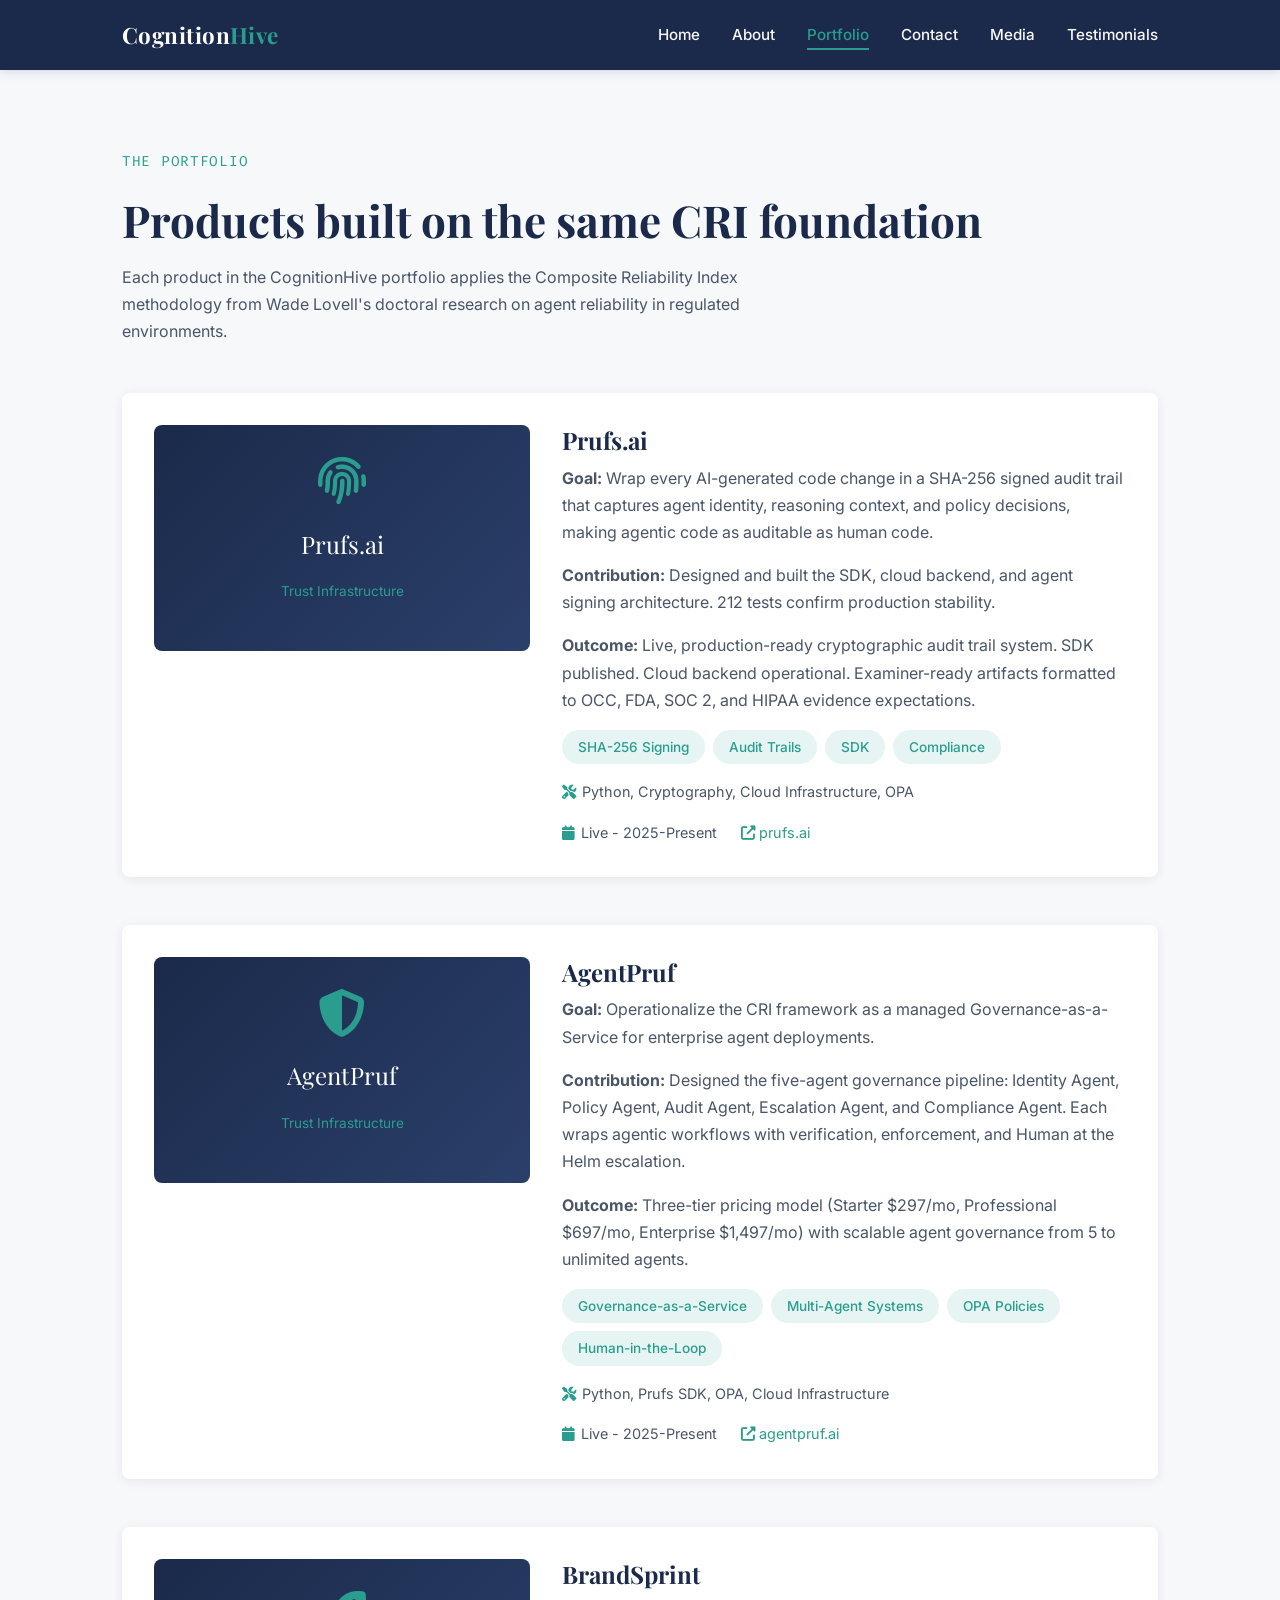
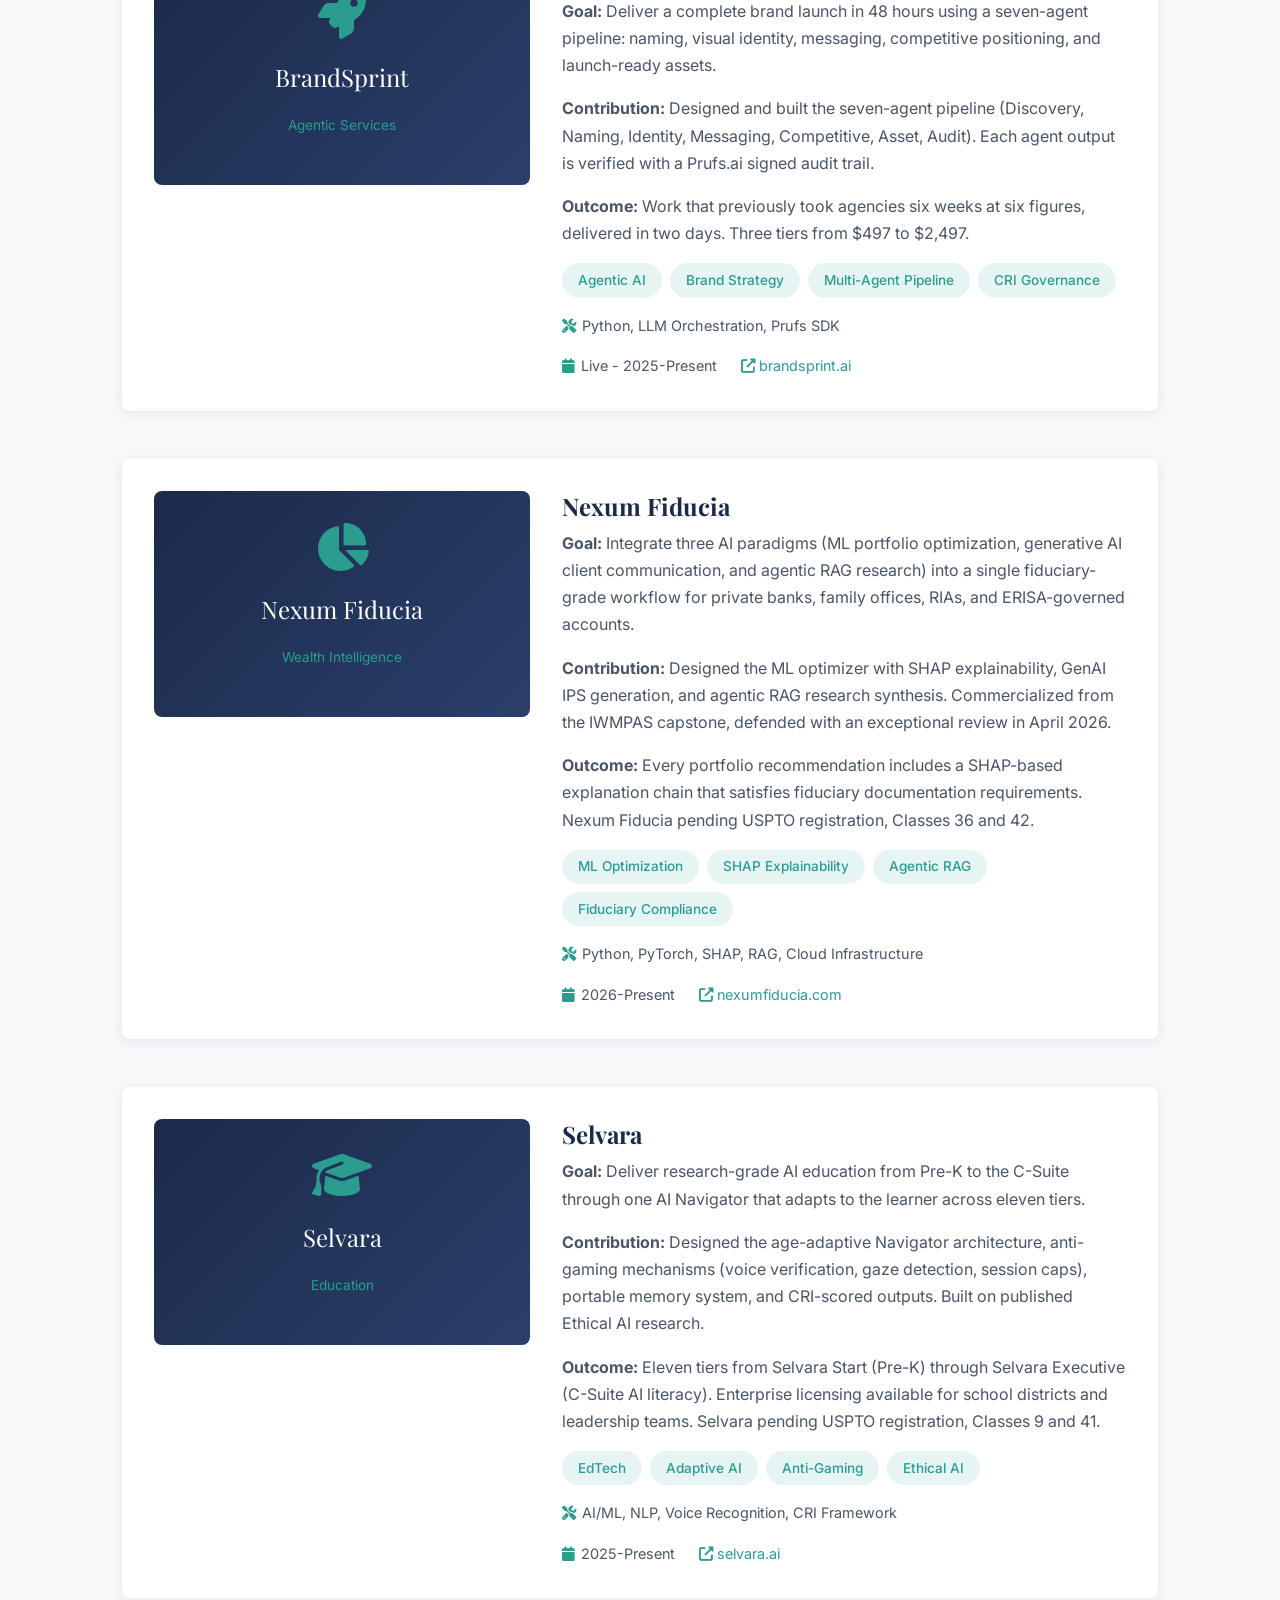
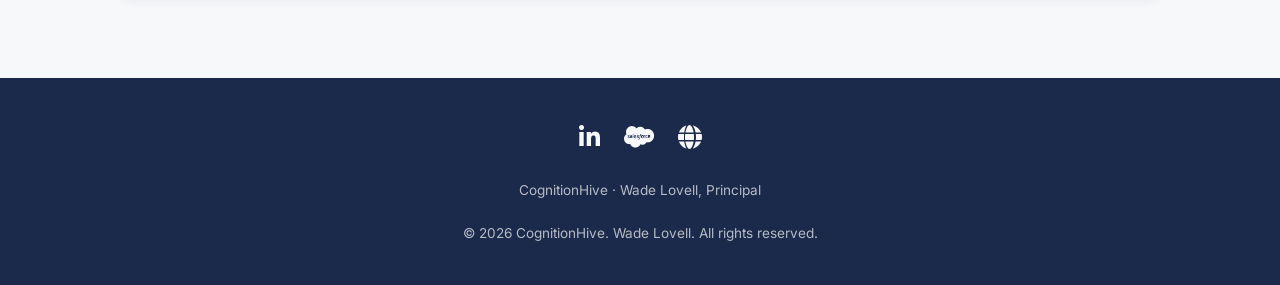
==== portfolio.html @ 5e2d9dfd "Initial portfolio website for DFND C2 submission" ====
<!DOCTYPE html>
<html lang="en">
<head>
  <meta charset="UTF-8">
  <meta name="viewport" content="width=device-width, initial-scale=1.0">
  <title>Portfolio | CognitionHive</title>
  <link rel="preconnect" href="https://fonts.googleapis.com">
  <link rel="preconnect" href="https://fonts.gstatic.com" crossorigin>
  <link href="https://fonts.googleapis.com/css2?family=Playfair+Display:wght@400;700&family=Inter:wght@400;500;600;700&family=Fira+Code:wght@400;500&display=swap" rel="stylesheet">
  <link rel="stylesheet" href="https://cdnjs.cloudflare.com/ajax/libs/font-awesome/6.5.1/css/all.min.css">
  <link rel="stylesheet" href="style.css">
</head>
<body>

  <!-- Header / Navbar -->
  <header>
    <div class="container">
      <a href="index.html" class="logo">Cognition<span>Hive</span></a>
      <button class="nav-toggle" aria-label="Toggle navigation" onclick="document.querySelector('nav ul').classList.toggle('active')">
        <span></span><span></span><span></span>
      </button>
      <nav>
        <ul>
          <li><a href="index.html">Home</a></li>
          <li><a href="about.html">About</a></li>
          <li><a href="portfolio.html" class="active">Portfolio</a></li>
          <li><a href="contact.html">Contact</a></li>
          <li><a href="media.html">Media</a></li>
          <li><a href="testimonials.html">Testimonials</a></li>
        </ul>
      </nav>
    </div>
  </header>

  <main>
    <section class="section">
      <div class="container">
        <p class="accent-text">The Portfolio</p>
        <h1>Products built on the same CRI foundation</h1>
        <p style="max-width: 700px; margin-bottom: 3rem;">
          Each product in the CognitionHive portfolio applies the Composite Reliability Index
          methodology from Wade Lovell's doctoral research on agent reliability in regulated environments.
        </p>

        <div class="projects-grid">

          <!-- Prufs.ai -->
          <div class="card project-card">
            <div style="display: flex; align-items: center; justify-content: center; background: linear-gradient(135deg, #1B2A4A, #2A3F6A); border-radius: 8px; min-height: 200px; padding: 2rem;">
              <div style="text-align: center; color: #FFFFFF;">
                <i class="fas fa-fingerprint" style="font-size: 3rem; color: #2A9D8F;"></i>
                <p style="margin-top: 1rem; font-family: 'Playfair Display', serif; font-size: 1.5rem;">Prufs.ai</p>
                <p style="font-size: 0.85rem; color: #2A9D8F;">Trust Infrastructure</p>
              </div>
            </div>
            <div>
              <h3>Prufs.ai</h3>
              <p><strong>Goal:</strong> Wrap every AI-generated code change in a SHA-256 signed audit trail that captures agent identity, reasoning context, and policy decisions, making agentic code as auditable as human code.</p>
              <p><strong>Contribution:</strong> Designed and built the SDK, cloud backend, and agent signing architecture. 212 tests confirm production stability.</p>
              <p><strong>Outcome:</strong> Live, production-ready cryptographic audit trail system. SDK published. Cloud backend operational. Examiner-ready artifacts formatted to OCC, FDA, SOC 2, and HIPAA evidence expectations.</p>
              <div class="project-tags">
                <span class="skill-tag">SHA-256 Signing</span>
                <span class="skill-tag">Audit Trails</span>
                <span class="skill-tag">SDK</span>
                <span class="skill-tag">Compliance</span>
              </div>
              <div class="project-meta">
                <span><i class="fas fa-tools" style="color: #2A9D8F;"></i> Python, Cryptography, Cloud Infrastructure, OPA</span>
              </div>
              <div class="project-meta">
                <span><i class="fas fa-calendar" style="color: #2A9D8F;"></i> Live - 2025-Present</span>
                <span><a href="https://prufs.ai"><i class="fas fa-external-link-alt"></i> prufs.ai</a></span>
              </div>
            </div>
          </div>

          <!-- AgentPruf -->
          <div class="card project-card">
            <div style="display: flex; align-items: center; justify-content: center; background: linear-gradient(135deg, #1B2A4A, #2A3F6A); border-radius: 8px; min-height: 200px; padding: 2rem;">
              <div style="text-align: center; color: #FFFFFF;">
                <i class="fas fa-shield-alt" style="font-size: 3rem; color: #2A9D8F;"></i>
                <p style="margin-top: 1rem; font-family: 'Playfair Display', serif; font-size: 1.5rem;">AgentPruf</p>
                <p style="font-size: 0.85rem; color: #2A9D8F;">Trust Infrastructure</p>
              </div>
            </div>
            <div>
              <h3>AgentPruf</h3>
              <p><strong>Goal:</strong> Operationalize the CRI framework as a managed Governance-as-a-Service for enterprise agent deployments.</p>
              <p><strong>Contribution:</strong> Designed the five-agent governance pipeline: Identity Agent, Policy Agent, Audit Agent, Escalation Agent, and Compliance Agent. Each wraps agentic workflows with verification, enforcement, and Human at the Helm escalation.</p>
              <p><strong>Outcome:</strong> Three-tier pricing model (Starter $297/mo, Professional $697/mo, Enterprise $1,497/mo) with scalable agent governance from 5 to unlimited agents.</p>
              <div class="project-tags">
                <span class="skill-tag">Governance-as-a-Service</span>
                <span class="skill-tag">Multi-Agent Systems</span>
                <span class="skill-tag">OPA Policies</span>
                <span class="skill-tag">Human-in-the-Loop</span>
              </div>
              <div class="project-meta">
                <span><i class="fas fa-tools" style="color: #2A9D8F;"></i> Python, Prufs SDK, OPA, Cloud Infrastructure</span>
              </div>
              <div class="project-meta">
                <span><i class="fas fa-calendar" style="color: #2A9D8F;"></i> Live - 2025-Present</span>
                <span><a href="https://agentpruf.ai"><i class="fas fa-external-link-alt"></i> agentpruf.ai</a></span>
              </div>
            </div>
          </div>

          <!-- BrandSprint -->
          <div class="card project-card">
            <div style="display: flex; align-items: center; justify-content: center; background: linear-gradient(135deg, #1B2A4A, #2A3F6A); border-radius: 8px; min-height: 200px; padding: 2rem;">
              <div style="text-align: center; color: #FFFFFF;">
                <i class="fas fa-rocket" style="font-size: 3rem; color: #2A9D8F;"></i>
                <p style="margin-top: 1rem; font-family: 'Playfair Display', serif; font-size: 1.5rem;">BrandSprint</p>
                <p style="font-size: 0.85rem; color: #2A9D8F;">Agentic Services</p>
              </div>
            </div>
            <div>
              <h3>BrandSprint</h3>
              <p><strong>Goal:</strong> Deliver a complete brand launch in 48 hours using a seven-agent pipeline: naming, visual identity, messaging, competitive positioning, and launch-ready assets.</p>
              <p><strong>Contribution:</strong> Designed and built the seven-agent pipeline (Discovery, Naming, Identity, Messaging, Competitive, Asset, Audit). Each agent output is verified with a Prufs.ai signed audit trail.</p>
              <p><strong>Outcome:</strong> Work that previously took agencies six weeks at six figures, delivered in two days. Three tiers from $497 to $2,497.</p>
              <div class="project-tags">
                <span class="skill-tag">Agentic AI</span>
                <span class="skill-tag">Brand Strategy</span>
                <span class="skill-tag">Multi-Agent Pipeline</span>
                <span class="skill-tag">CRI Governance</span>
              </div>
              <div class="project-meta">
                <span><i class="fas fa-tools" style="color: #2A9D8F;"></i> Python, LLM Orchestration, Prufs SDK</span>
              </div>
              <div class="project-meta">
                <span><i class="fas fa-calendar" style="color: #2A9D8F;"></i> Live - 2025-Present</span>
                <span><a href="https://brandsprint.ai"><i class="fas fa-external-link-alt"></i> brandsprint.ai</a></span>
              </div>
            </div>
          </div>

          <!-- Nexum Fiducia -->
          <div class="card project-card">
            <div style="display: flex; align-items: center; justify-content: center; background: linear-gradient(135deg, #1B2A4A, #2A3F6A); border-radius: 8px; min-height: 200px; padding: 2rem;">
              <div style="text-align: center; color: #FFFFFF;">
                <i class="fas fa-chart-pie" style="font-size: 3rem; color: #2A9D8F;"></i>
                <p style="margin-top: 1rem; font-family: 'Playfair Display', serif; font-size: 1.5rem;">Nexum Fiducia</p>
                <p style="font-size: 0.85rem; color: #2A9D8F;">Wealth Intelligence</p>
              </div>
            </div>
            <div>
              <h3>Nexum Fiducia</h3>
              <p><strong>Goal:</strong> Integrate three AI paradigms (ML portfolio optimization, generative AI client communication, and agentic RAG research) into a single fiduciary-grade workflow for private banks, family offices, RIAs, and ERISA-governed accounts.</p>
              <p><strong>Contribution:</strong> Designed the ML optimizer with SHAP explainability, GenAI IPS generation, and agentic RAG research synthesis. Commercialized from the IWMPAS capstone, defended with an exceptional review in April 2026.</p>
              <p><strong>Outcome:</strong> Every portfolio recommendation includes a SHAP-based explanation chain that satisfies fiduciary documentation requirements. Nexum Fiducia pending USPTO registration, Classes 36 and 42.</p>
              <div class="project-tags">
                <span class="skill-tag">ML Optimization</span>
                <span class="skill-tag">SHAP Explainability</span>
                <span class="skill-tag">Agentic RAG</span>
                <span class="skill-tag">Fiduciary Compliance</span>
              </div>
              <div class="project-meta">
                <span><i class="fas fa-tools" style="color: #2A9D8F;"></i> Python, PyTorch, SHAP, RAG, Cloud Infrastructure</span>
              </div>
              <div class="project-meta">
                <span><i class="fas fa-calendar" style="color: #2A9D8F;"></i> 2026-Present</span>
                <span><a href="https://nexumfiducia.com"><i class="fas fa-external-link-alt"></i> nexumfiducia.com</a></span>
              </div>
            </div>
          </div>

          <!-- Selvara -->
          <div class="card project-card">
            <div style="display: flex; align-items: center; justify-content: center; background: linear-gradient(135deg, #1B2A4A, #2A3F6A); border-radius: 8px; min-height: 200px; padding: 2rem;">
              <div style="text-align: center; color: #FFFFFF;">
                <i class="fas fa-graduation-cap" style="font-size: 3rem; color: #2A9D8F;"></i>
                <p style="margin-top: 1rem; font-family: 'Playfair Display', serif; font-size: 1.5rem;">Selvara</p>
                <p style="font-size: 0.85rem; color: #2A9D8F;">Education</p>
              </div>
            </div>
            <div>
              <h3>Selvara</h3>
              <p><strong>Goal:</strong> Deliver research-grade AI education from Pre-K to the C-Suite through one AI Navigator that adapts to the learner across eleven tiers.</p>
              <p><strong>Contribution:</strong> Designed the age-adaptive Navigator architecture, anti-gaming mechanisms (voice verification, gaze detection, session caps), portable memory system, and CRI-scored outputs. Built on published Ethical AI research.</p>
              <p><strong>Outcome:</strong> Eleven tiers from Selvara Start (Pre-K) through Selvara Executive (C-Suite AI literacy). Enterprise licensing available for school districts and leadership teams. Selvara pending USPTO registration, Classes 9 and 41.</p>
              <div class="project-tags">
                <span class="skill-tag">EdTech</span>
                <span class="skill-tag">Adaptive AI</span>
                <span class="skill-tag">Anti-Gaming</span>
                <span class="skill-tag">Ethical AI</span>
              </div>
              <div class="project-meta">
                <span><i class="fas fa-tools" style="color: #2A9D8F;"></i> AI/ML, NLP, Voice Recognition, CRI Framework</span>
              </div>
              <div class="project-meta">
                <span><i class="fas fa-calendar" style="color: #2A9D8F;"></i> 2025-Present</span>
                <span><a href="https://selvara.ai"><i class="fas fa-external-link-alt"></i> selvara.ai</a></span>
              </div>
            </div>
          </div>

        </div>
      </div>
    </section>
  </main>

  <!-- Footer -->
  <footer>
    <div class="container">
      <div class="social-links">
        <a href="https://www.linkedin.com/in/wadelovell" title="LinkedIn" aria-label="LinkedIn"><i class="fab fa-linkedin-in"></i></a>
        <a href="https://www.salesforce.com/trailblazer/wlovell1" title="Salesforce Trailblazer" aria-label="Salesforce Trailblazer"><i class="fab fa-salesforce"></i></a>
        <a href="https://cognitionhive.com" title="CognitionHive" aria-label="CognitionHive"><i class="fas fa-globe"></i></a>
      </div>
      <p>CognitionHive · Wade Lovell, Principal</p>
      <p>&copy; 2026 CognitionHive. Wade Lovell. All rights reserved.</p>
    </div>
  </footer>

</body>
</html>
---- style.css ----
/* ============================================================
   Wade Lovell | AI & Data Science Portfolio
   Brand Bible:
     Fonts (3): "Playfair Display" (headings), "Inter" (body), "Fira Code" (code/accents)
     Colors (5):
       --navy:    #1B2A4A   (primary / headers / nav)
       --teal:    #2A9D8F   (accents / CTA / links)
       --slate:   #4A5568   (body text)
       --light:   #F7F8FA   (backgrounds)
       --white:   #FFFFFF   (cards / contrast)
   ============================================================ */

/* --- Reset & Base --- */
*, *::before, *::after {
  margin: 0;
  padding: 0;
  box-sizing: border-box;
}

html {
  scroll-behavior: smooth;
  font-size: 16px;
}

body {
  font-family: 'Inter', sans-serif;
  color: #4A5568;
  background-color: #F7F8FA;
  line-height: 1.7;
  min-height: 100vh;
  display: flex;
  flex-direction: column;
}

main {
  flex: 1;
}

img {
  max-width: 100%;
  height: auto;
  display: block;
}

a {
  color: #2A9D8F;
  text-decoration: none;
  transition: color 0.3s ease;
}

a:hover {
  color: #1B2A4A;
}

/* --- Typography --- */
h1, h2, h3, h4 {
  font-family: 'Playfair Display', serif;
  color: #1B2A4A;
  line-height: 1.3;
}

h1 { font-size: 2.75rem; margin-bottom: 1rem; }
h2 { font-size: 2rem; margin-bottom: 0.75rem; }
h3 { font-size: 1.5rem; margin-bottom: 0.5rem; }
h4 { font-size: 1.25rem; margin-bottom: 0.5rem; }

p {
  margin-bottom: 1rem;
}

.accent-text {
  font-family: 'Fira Code', monospace;
  color: #2A9D8F;
  font-size: 0.9rem;
  letter-spacing: 0.05em;
  text-transform: uppercase;
}

/* --- Layout --- */
.container {
  max-width: 1100px;
  margin: 0 auto;
  padding: 0 2rem;
}

.section {
  padding: 5rem 0;
}

.section-alt {
  background-color: #FFFFFF;
}

/* --- Header / Navbar --- */
header {
  background-color: #1B2A4A;
  padding: 1rem 0;
  position: sticky;
  top: 0;
  z-index: 1000;
  box-shadow: 0 2px 10px rgba(27, 42, 74, 0.15);
}

header .container {
  display: flex;
  justify-content: space-between;
  align-items: center;
}

.logo {
  font-family: 'Playfair Display', serif;
  color: #FFFFFF;
  font-size: 1.4rem;
  font-weight: 700;
  letter-spacing: 0.02em;
}

.logo span {
  color: #2A9D8F;
}

nav ul {
  list-style: none;
  display: flex;
  gap: 2rem;
}

nav ul li a {
  color: #F7F8FA;
  font-size: 0.95rem;
  font-weight: 500;
  padding: 0.25rem 0;
  position: relative;
  transition: color 0.3s ease;
}

nav ul li a::after {
  content: '';
  position: absolute;
  bottom: -2px;
  left: 0;
  width: 0;
  height: 2px;
  background-color: #2A9D8F;
  transition: width 0.3s ease;
}

nav ul li a:hover,
nav ul li a.active {
  color: #2A9D8F;
}

nav ul li a:hover::after,
nav ul li a.active::after {
  width: 100%;
}

/* Mobile Nav Toggle */
.nav-toggle {
  display: none;
  background: none;
  border: none;
  cursor: pointer;
  padding: 0.5rem;
}

.nav-toggle span {
  display: block;
  width: 25px;
  height: 2px;
  background-color: #F7F8FA;
  margin: 5px 0;
  transition: all 0.3s ease;
}

/* --- Footer --- */
footer {
  background-color: #1B2A4A;
  color: #F7F8FA;
  padding: 2.5rem 0;
}

footer .container {
  display: flex;
  flex-direction: column;
  align-items: center;
  gap: 1.25rem;
}

.social-links {
  display: flex;
  gap: 1.5rem;
  align-items: center;
}

.social-links a {
  color: #F7F8FA;
  font-size: 1.5rem;
  transition: color 0.3s ease, transform 0.3s ease;
}

.social-links a:hover {
  color: #2A9D8F;
  transform: translateY(-2px);
}

.social-links img {
  width: 28px;
  height: 28px;
  filter: brightness(0) invert(1);
  transition: filter 0.3s ease;
}

.social-links a:hover img {
  filter: brightness(0) invert(0.6) sepia(1) saturate(5) hue-rotate(140deg);
}

footer p {
  font-size: 0.85rem;
  opacity: 0.7;
  margin-bottom: 0;
}

/* --- Hero Section (Landing Page) --- */
.hero {
  background: linear-gradient(135deg, #1B2A4A 0%, #2A3F6A 100%);
  color: #FFFFFF;
  padding: 8rem 0 6rem;
  text-align: center;
}

.hero h1 {
  color: #FFFFFF;
  font-size: 3.25rem;
  margin-bottom: 0.5rem;
}

.hero .subtitle {
  font-family: 'Fira Code', monospace;
  color: #2A9D8F;
  font-size: 1.1rem;
  letter-spacing: 0.08em;
  margin-bottom: 1.5rem;
}

.hero p {
  font-size: 1.15rem;
  max-width: 650px;
  margin: 0 auto 2.5rem;
  opacity: 0.9;
  line-height: 1.8;
}

.btn {
  display: inline-block;
  padding: 0.9rem 2.5rem;
  border-radius: 4px;
  font-weight: 600;
  font-size: 1rem;
  transition: all 0.3s ease;
  cursor: pointer;
  border: none;
}

.btn-primary {
  background-color: #2A9D8F;
  color: #FFFFFF;
}

.btn-primary:hover {
  background-color: #238377;
  color: #FFFFFF;
  transform: translateY(-2px);
  box-shadow: 0 4px 15px rgba(42, 157, 143, 0.3);
}

.btn-outline {
  border: 2px solid #2A9D8F;
  color: #2A9D8F;
  background: transparent;
}

.btn-outline:hover {
  background-color: #2A9D8F;
  color: #FFFFFF;
}

/* --- Cards --- */
.card {
  background: #FFFFFF;
  border-radius: 8px;
  padding: 2rem;
  box-shadow: 0 2px 12px rgba(27, 42, 74, 0.08);
  transition: transform 0.3s ease, box-shadow 0.3s ease;
}

.card:hover {
  transform: translateY(-4px);
  box-shadow: 0 8px 25px rgba(27, 42, 74, 0.12);
}

/* --- About Page --- */
.about-grid {
  display: grid;
  grid-template-columns: 1fr 2fr;
  gap: 3rem;
  align-items: start;
}

.profile-image {
  width: 100%;
  max-width: 300px;
  border-radius: 8px;
  box-shadow: 0 4px 15px rgba(27, 42, 74, 0.1);
}

.skills-list {
  display: flex;
  flex-wrap: wrap;
  gap: 0.5rem;
  margin-top: 1rem;
}

.skill-tag {
  background-color: #E6F5F3;
  color: #2A9D8F;
  padding: 0.35rem 1rem;
  border-radius: 20px;
  font-size: 0.85rem;
  font-weight: 500;
}

.resume-link {
  display: inline-flex;
  align-items: center;
  gap: 0.5rem;
  margin-top: 1.5rem;
  font-weight: 600;
}

/* --- Portfolio Page --- */
.projects-grid {
  display: grid;
  grid-template-columns: 1fr;
  gap: 3rem;
}

.project-card {
  display: grid;
  grid-template-columns: 2fr 3fr;
  gap: 2rem;
  align-items: start;
}

.project-image {
  width: 100%;
  border-radius: 8px;
  box-shadow: 0 2px 10px rgba(27, 42, 74, 0.1);
  background-color: #E2E8F0;
  min-height: 200px;
  object-fit: cover;
}

.project-meta {
  display: flex;
  flex-wrap: wrap;
  gap: 1.5rem;
  margin-top: 1rem;
  font-size: 0.9rem;
}

.project-meta span {
  display: flex;
  align-items: center;
  gap: 0.35rem;
}

.project-tags {
  display: flex;
  flex-wrap: wrap;
  gap: 0.5rem;
  margin-top: 1rem;
}

/* --- Contact Page --- */
.contact-grid {
  display: grid;
  grid-template-columns: 1fr 1fr;
  gap: 3rem;
}

.contact-form {
  display: flex;
  flex-direction: column;
  gap: 1.25rem;
}

.form-group label {
  display: block;
  font-weight: 600;
  color: #1B2A4A;
  margin-bottom: 0.4rem;
  font-size: 0.95rem;
}

.form-group input,
.form-group textarea {
  width: 100%;
  padding: 0.75rem 1rem;
  border: 1px solid #D1D5DB;
  border-radius: 4px;
  font-family: 'Inter', sans-serif;
  font-size: 1rem;
  color: #4A5568;
  transition: border-color 0.3s ease;
  background-color: #FFFFFF;
}

.form-group input:focus,
.form-group textarea:focus {
  outline: none;
  border-color: #2A9D8F;
  box-shadow: 0 0 0 3px rgba(42, 157, 143, 0.1);
}

.form-group textarea {
  resize: vertical;
  min-height: 150px;
}

.contact-info-card {
  padding: 2rem;
}

.contact-info-card h3 {
  margin-bottom: 1.5rem;
}

.contact-detail {
  display: flex;
  align-items: flex-start;
  gap: 1rem;
  margin-bottom: 1.5rem;
}

.contact-detail .icon {
  font-size: 1.25rem;
  color: #2A9D8F;
  min-width: 24px;
  text-align: center;
  margin-top: 2px;
}

/* --- Testimonials Page --- */
.testimonials-grid {
  display: grid;
  grid-template-columns: repeat(auto-fit, minmax(320px, 1fr));
  gap: 2rem;
}

.testimonial-card {
  text-align: center;
  padding: 2.5rem 2rem;
}

.testimonial-avatar {
  width: 80px;
  height: 80px;
  border-radius: 50%;
  object-fit: cover;
  margin: 0 auto 1rem;
  background-color: #E2E8F0;
}

.testimonial-text {
  font-style: italic;
  font-size: 1.05rem;
  line-height: 1.8;
  margin-bottom: 1.25rem;
  color: #4A5568;
}

.testimonial-author {
  font-weight: 700;
  color: #1B2A4A;
}

.testimonial-role {
  font-size: 0.85rem;
  color: #718096;
}

.stars {
  color: #F6AD55;
  font-size: 1.1rem;
  margin-top: 0.75rem;
  letter-spacing: 0.15em;
}

/* --- Media Page --- */
.blog-grid {
  display: grid;
  grid-template-columns: 1fr;
  gap: 2rem;
}

.blog-card {
  display: grid;
  grid-template-columns: 1fr 3fr;
  gap: 1.5rem;
  align-items: start;
}

.blog-date {
  font-family: 'Fira Code', monospace;
  color: #2A9D8F;
  font-size: 0.85rem;
}

.publications-list {
  margin-top: 2rem;
}

.publication-item {
  padding: 1.5rem 0;
  border-bottom: 1px solid #E2E8F0;
}

.publication-item:last-child {
  border-bottom: none;
}

/* --- Responsive --- */
@media (max-width: 768px) {
  h1 { font-size: 2rem; }
  h2 { font-size: 1.5rem; }

  .hero { padding: 5rem 0 4rem; }
  .hero h1 { font-size: 2.25rem; }

  .nav-toggle { display: block; }

  nav ul {
    display: none;
    flex-direction: column;
    position: absolute;
    top: 100%;
    left: 0;
    right: 0;
    background-color: #1B2A4A;
    padding: 1rem 2rem;
    gap: 0.75rem;
  }

  nav ul.active {
    display: flex;
  }

  .about-grid {
    grid-template-columns: 1fr;
    text-align: center;
  }

  .profile-image {
    margin: 0 auto;
  }

  .project-card {
    grid-template-columns: 1fr;
  }

  .contact-grid {
    grid-template-columns: 1fr;
  }

  .blog-card {
    grid-template-columns: 1fr;
  }

  .skills-list {
    justify-content: center;
  }
}
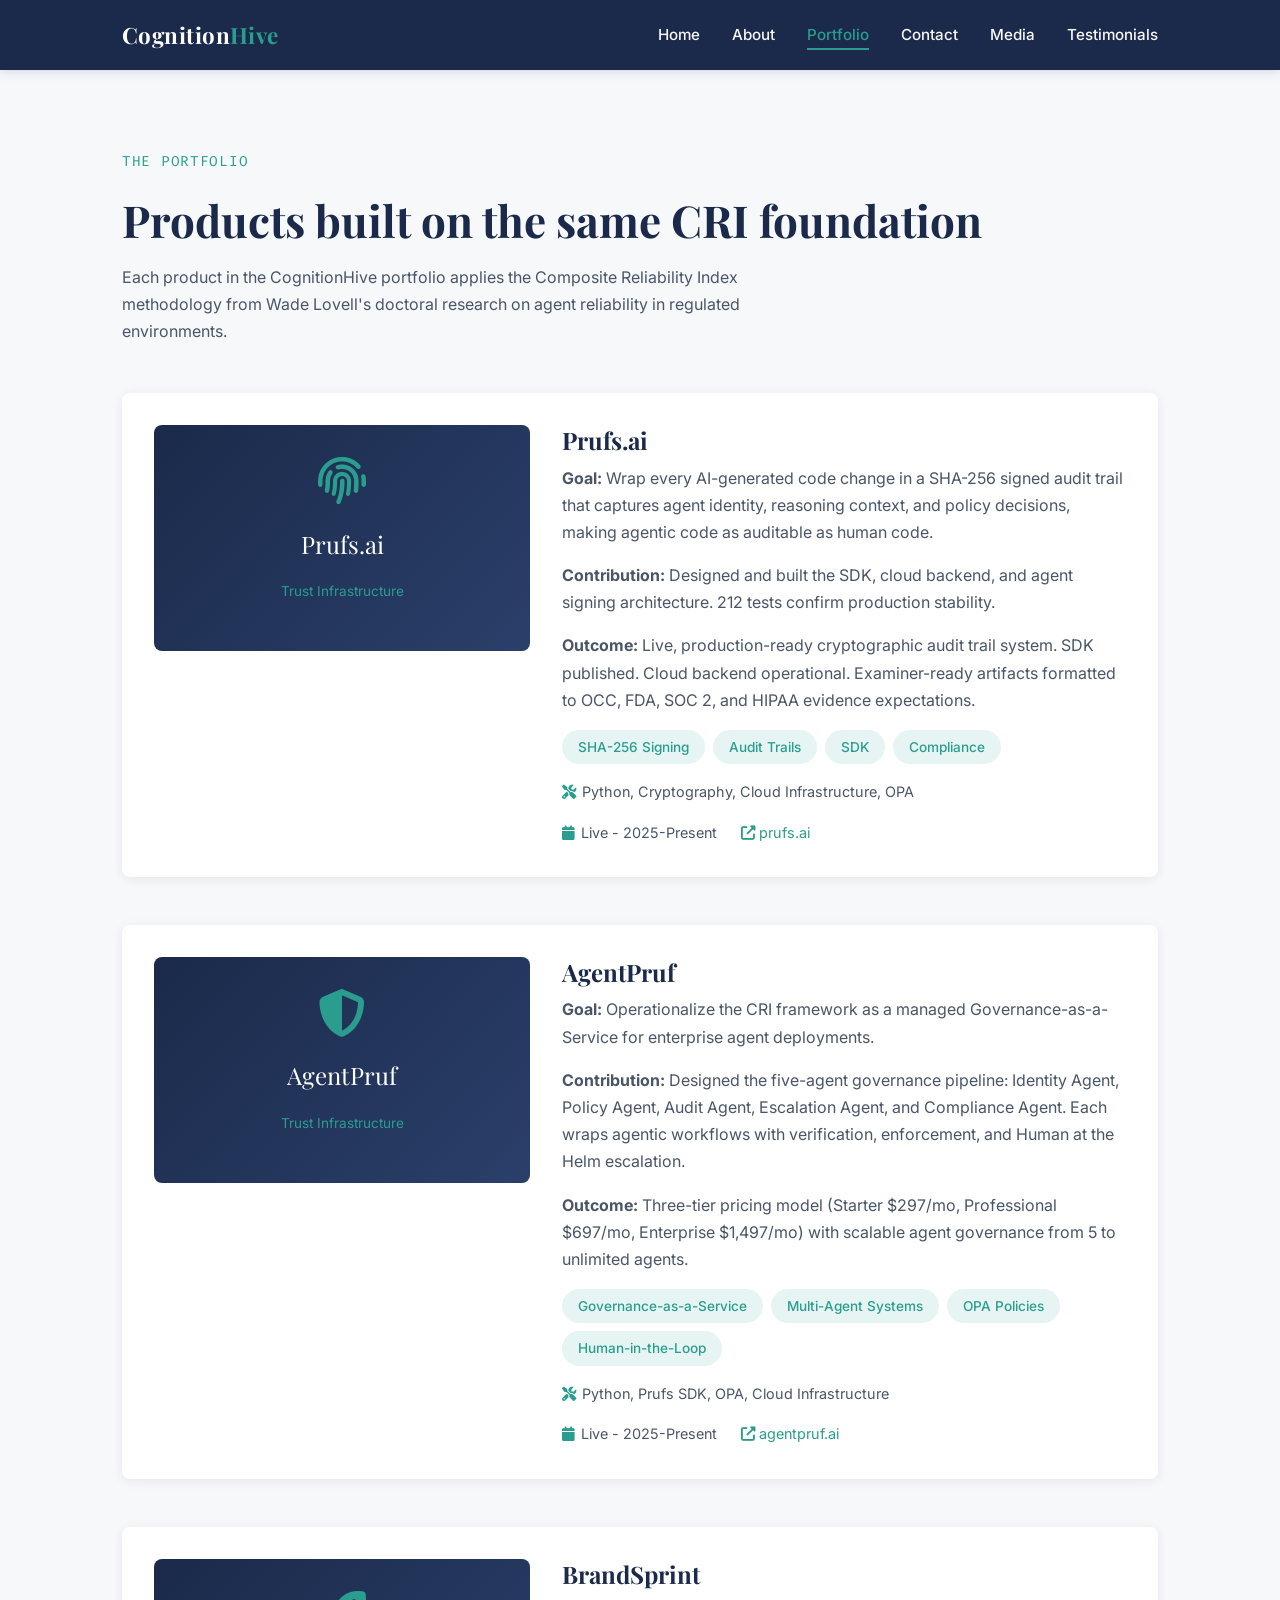
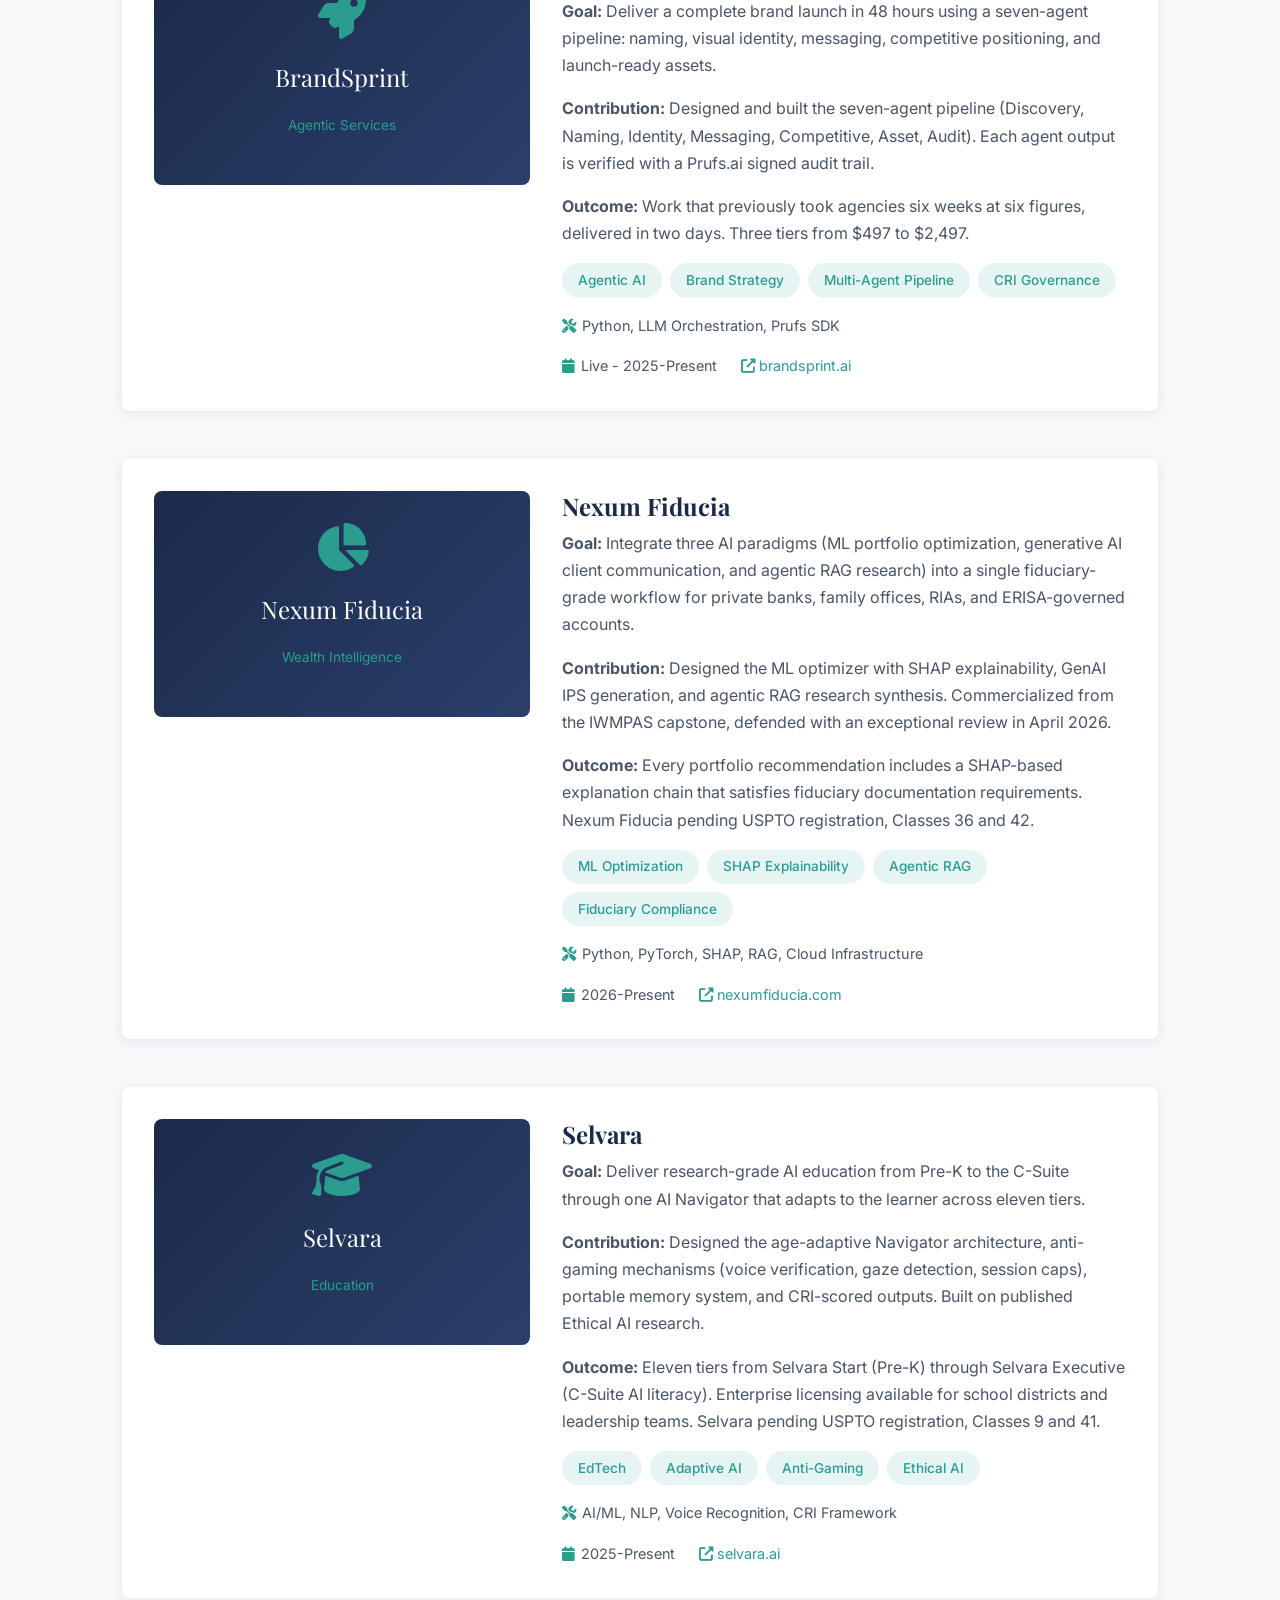
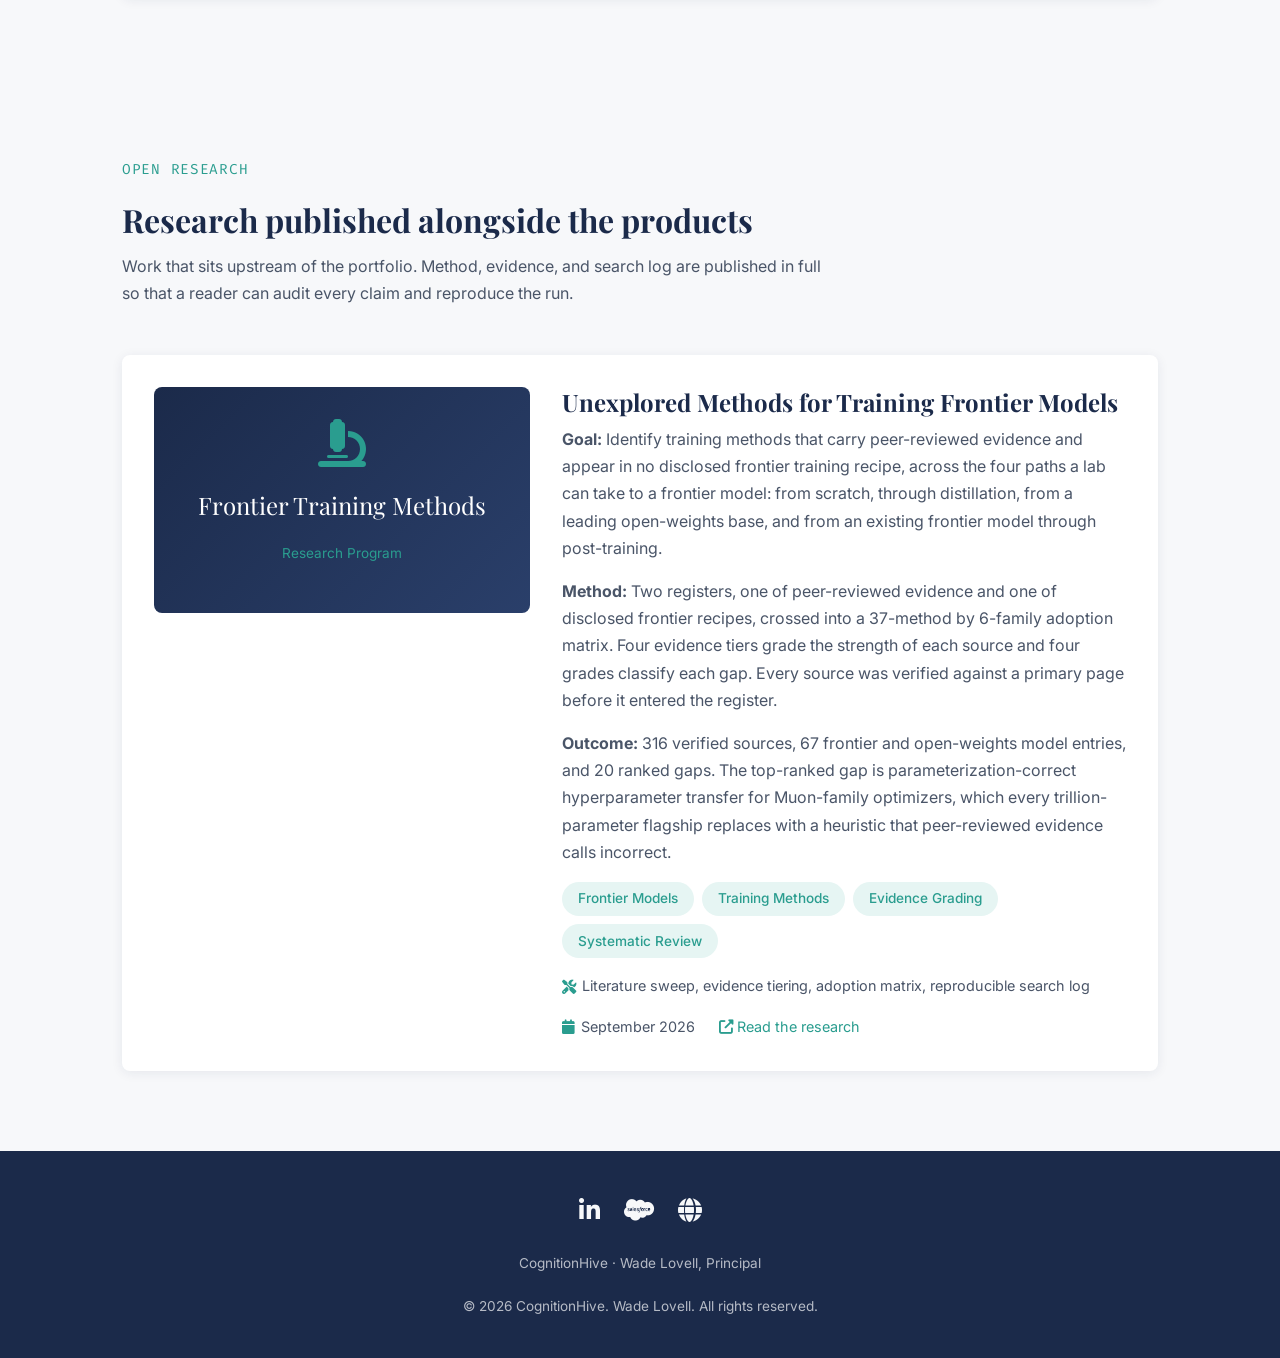
==== commit be44acdf: "Close the verification loop, re-grade Foreign Sparse Attention, link the research from the portfolio" ====
--- a/portfolio.html
+++ b/portfolio.html
@@ -197,6 +197,52 @@
         </div>
       </div>
     </section>
+
+    <!-- Research -->
+    <section class="section">
+      <div class="container">
+        <p class="accent-text">Open Research</p>
+        <h2>Research published alongside the products</h2>
+        <p style="max-width: 700px; margin-bottom: 3rem;">
+          Work that sits upstream of the portfolio. Method, evidence, and search log are published in full
+          so that a reader can audit every claim and reproduce the run.
+        </p>
+
+        <div class="projects-grid">
+
+          <!-- Unexplored Methods for Training Frontier Models -->
+          <div class="card project-card">
+            <div style="display: flex; align-items: center; justify-content: center; background: linear-gradient(135deg, #1B2A4A, #2A3F6A); border-radius: 8px; min-height: 200px; padding: 2rem;">
+              <div style="text-align: center; color: #FFFFFF;">
+                <i class="fas fa-microscope" style="font-size: 3rem; color: #2A9D8F;"></i>
+                <p style="margin-top: 1rem; font-family: 'Playfair Display', serif; font-size: 1.5rem;">Frontier Training Methods</p>
+                <p style="font-size: 0.85rem; color: #2A9D8F;">Research Program</p>
+              </div>
+            </div>
+            <div>
+              <h3>Unexplored Methods for Training Frontier Models</h3>
+              <p><strong>Goal:</strong> Identify training methods that carry peer-reviewed evidence and appear in no disclosed frontier training recipe, across the four paths a lab can take to a frontier model: from scratch, through distillation, from a leading open-weights base, and from an existing frontier model through post-training.</p>
+              <p><strong>Method:</strong> Two registers, one of peer-reviewed evidence and one of disclosed frontier recipes, crossed into a 37-method by 6-family adoption matrix. Four evidence tiers grade the strength of each source and four grades classify each gap. Every source was verified against a primary page before it entered the register.</p>
+              <p><strong>Outcome:</strong> 316 verified sources, 67 frontier and open-weights model entries, and 20 ranked gaps. The top-ranked gap is parameterization-correct hyperparameter transfer for Muon-family optimizers, which every trillion-parameter flagship replaces with a heuristic that peer-reviewed evidence calls incorrect.</p>
+              <div class="project-tags">
+                <span class="skill-tag">Frontier Models</span>
+                <span class="skill-tag">Training Methods</span>
+                <span class="skill-tag">Evidence Grading</span>
+                <span class="skill-tag">Systematic Review</span>
+              </div>
+              <div class="project-meta">
+                <span><i class="fas fa-tools" style="color: #2A9D8F;"></i> Literature sweep, evidence tiering, adoption matrix, reproducible search log</span>
+              </div>
+              <div class="project-meta">
+                <span><i class="fas fa-calendar" style="color: #2A9D8F;"></i> September 2026</span>
+                <span><a href="https://github.com/WadeLovell/wadelovell-portfolio/tree/main/research/frontier-training-methods"><i class="fas fa-external-link-alt"></i> Read the research</a></span>
+              </div>
+            </div>
+          </div>
+
+        </div>
+      </div>
+    </section>
   </main>
 
   <!-- Footer -->
